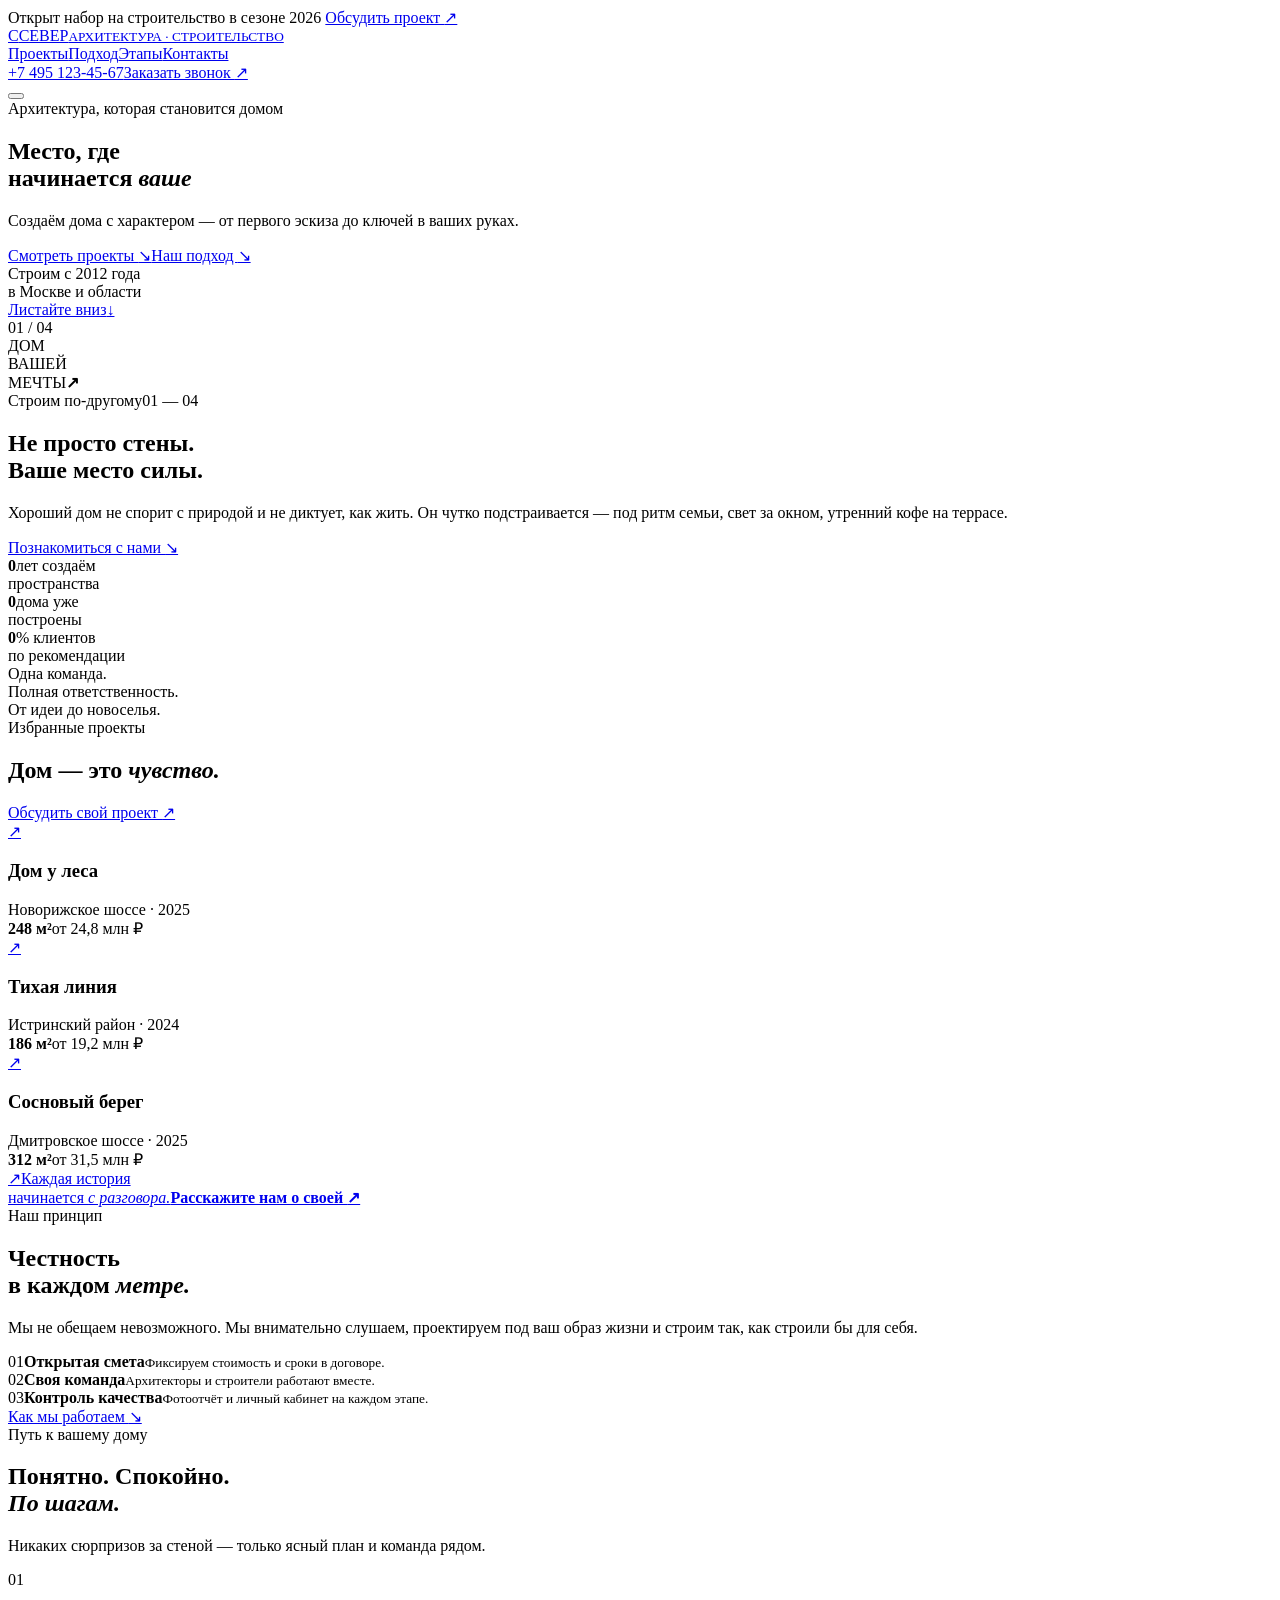
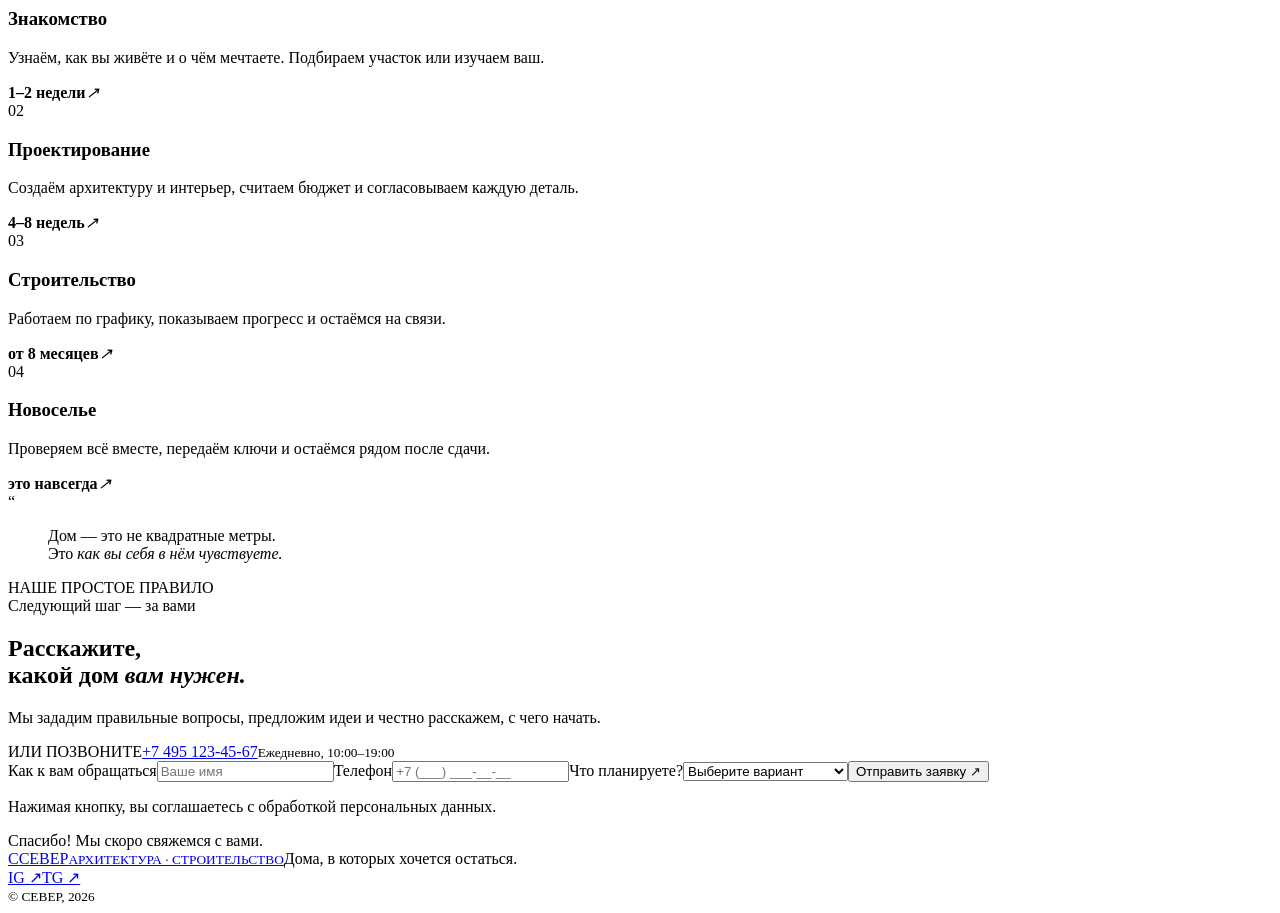
==== index.html @ 6076fba3 "Add initial HTML structure for architecture website This HTML file contains the structure for a webs" ====
<!DOCTYPE html>
<html lang="ru">
<head>
  <meta charset="UTF-8">
  <meta name="viewport" content="width=device-width, initial-scale=1.0">
  <meta name="theme-color" content="#f4f2ed">
  <meta name="description" content="СЕВЕР — проектируем и строим дома, в которых хочется жить. Архитектура, строительство и интерьер под ключ.">
  <title>СЕВЕР — архитектура и строительство</title>
  <link rel="preconnect" href="https://fonts.googleapis.com">
  <link rel="preconnect" href="https://fonts.gstatic.com" crossorigin>
  <link href="https://fonts.googleapis.com/css2?family=DM+Sans:wght@400;500;600;700&family=Manrope:wght@400;500;600;700;800&display=swap" rel="stylesheet">
  <link rel="stylesheet" href="styles.css">
  <script src="main.js" defer></script>
</head>
<body>
  <div class="announcement"><span class="announcement-dot"></span> Открыт набор на строительство в сезоне 2026 <a href="#contact">Обсудить проект <span>↗</span></a></div>
  <header class="header" id="top">
    <a class="brand" href="#top" aria-label="СЕВЕР — на главную"><span class="brand-mark">С</span><span class="brand-name">СЕВЕР<small>АРХИТЕКТУРА · СТРОИТЕЛЬСТВО</small></span></a>
    <nav class="nav" id="navigation">
      <a href="#projects">Проекты</a><a href="#approach">Подход</a><a href="#process">Этапы</a><a href="#contact">Контакты</a>
    </nav>
    <div class="header-actions"><a class="phone" href="tel:+74951234567">+7 495 123-45-67</a><a href="#contact" class="button button-dark button-small">Заказать звонок <span>↗</span></a></div>
    <button class="menu-toggle" aria-label="Открыть меню" aria-expanded="false"><span></span><span></span></button>
  </header>

  <main>
    <section class="hero">
      <div class="hero-image"></div><div class="hero-shade"></div>
      <div class="hero-content">
        <div class="eyebrow eyebrow-light"><span></span> Архитектура, которая становится домом</div>
        <h1>Место, где<br>начинается <em>ваше</em></h1>
        <p>Создаём дома с характером — от первого эскиза до ключей в ваших руках.</p>
        <div class="hero-buttons"><a class="button button-lime" href="#projects">Смотреть проекты <span>↘</span></a><a class="text-link light-link" href="#approach">Наш подход <span>↘</span></a></div>
      </div>
      <div class="hero-bottom"><div class="hero-note"><span class="note-line"></span> Строим с 2012 года<br>в Москве и области</div><a class="scroll-cue" href="#intro"><span>Листайте вниз</span><b>↓</b></a><div class="hero-index">01 <span>/</span> 04</div></div>
      <div class="hero-stamp"><span>ДОМ<br>ВАШЕЙ<br>МЕЧТЫ</span><b>↗</b></div>
    </section>

    <section class="intro section-pad" id="intro">
      <div class="intro-kicker"><span class="eyebrow"><span></span> Строим по-другому</span><span class="muted">01 — 04</span></div>
      <div class="intro-grid"><h2>Не просто стены.<br><span>Ваше место силы.</span></h2><div class="intro-copy"><p>Хороший дом не спорит с природой и не диктует, как жить. Он чутко подстраивается — под ритм семьи, свет за окном, утренний кофе на террасе.</p><a class="text-link" href="#approach">Познакомиться с нами <span>↘</span></a></div></div>
      <div class="stats"><div><strong data-count="12">0</strong><span>лет создаём<br>пространства</span></div><div><strong data-count="86">0</strong><span>дома уже<br>построены</span></div><div><strong data-count="94">0</strong><span>% клиентов<br>по рекомендации</span></div><div class="stats-note">Одна команда.<br>Полная ответственность.<br><span>От идеи до новоселья.</span></div></div>
    </section>

    <section class="projects section-pad" id="projects">
      <div class="section-heading"><div><span class="eyebrow"><span></span> Избранные проекты</span><h2>Дом — это <em>чувство.</em></h2></div><a class="text-link desktop-link" href="#contact">Обсудить свой проект <span>↗</span></a></div>
      <div class="project-grid">
        <article class="project-card project-large"><a href="#contact" class="project-image image-one" aria-label="Обсудить проект Дом у леса"><span class="project-open">↗</span></a><div class="project-info"><div><h3>Дом у леса</h3><span>Новорижское шоссе · 2025</span></div><div class="project-meta"><b>248 м²</b><span>от 24,8 млн ₽</span></div></div></article>
        <article class="project-card project-small"><a href="#contact" class="project-image image-two" aria-label="Обсудить проект Тихая линия"><span class="project-open">↗</span></a><div class="project-info"><div><h3>Тихая линия</h3><span>Истринский район · 2024</span></div><div class="project-meta"><b>186 м²</b><span>от 19,2 млн ₽</span></div></div></article>
        <article class="project-card project-small"><a href="#contact" class="project-image image-three" aria-label="Обсудить проект Сосновый берег"><span class="project-open">↗</span></a><div class="project-info"><div><h3>Сосновый берег</h3><span>Дмитровское шоссе · 2025</span></div><div class="project-meta"><b>312 м²</b><span>от 31,5 млн ₽</span></div></div></article>
        <a class="project-cta" href="#contact"><span class="cta-arrow">↗</span><span>Каждая история<br>начинается <em>с разговора.</em></span><b>Расскажите нам о своей <span>↗</span></b></a>
      </div>
    </section>

    <section class="approach" id="approach">
      <div class="approach-photo"></div><div class="approach-content"><span class="eyebrow eyebrow-light"><span></span> Наш принцип</span><h2>Честность<br>в каждом <em>метре.</em></h2><p>Мы не обещаем невозможного. Мы внимательно слушаем, проектируем под ваш образ жизни и строим так, как строили бы для себя.</p><div class="approach-points"><div><span>01</span><b>Открытая смета</b><small>Фиксируем стоимость и сроки в договоре.</small></div><div><span>02</span><b>Своя команда</b><small>Архитекторы и строители работают вместе.</small></div><div><span>03</span><b>Контроль качества</b><small>Фотоотчёт и личный кабинет на каждом этапе.</small></div></div><a class="button button-lime" href="#process">Как мы работаем <span>↘</span></a></div>
    </section>

    <section class="process section-pad" id="process">
      <div class="section-heading"><div><span class="eyebrow"><span></span> Путь к вашему дому</span><h2>Понятно. Спокойно.<br><em>По шагам.</em></h2></div><p>Никаких сюрпризов за стеной — только ясный план и команда рядом.</p></div>
      <div class="process-list"><article><span>01</span><div><h3>Знакомство</h3><p>Узнаём, как вы живёте и о чём мечтаете. Подбираем участок или изучаем ваш.</p></div><b>1–2 недели</b><i>↗</i></article><article><span>02</span><div><h3>Проектирование</h3><p>Создаём архитектуру и интерьер, считаем бюджет и согласовываем каждую деталь.</p></div><b>4–8 недель</b><i>↗</i></article><article><span>03</span><div><h3>Строительство</h3><p>Работаем по графику, показываем прогресс и остаёмся на связи.</p></div><b>от 8 месяцев</b><i>↗</i></article><article><span>04</span><div><h3>Новоселье</h3><p>Проверяем всё вместе, передаём ключи и остаёмся рядом после сдачи.</p></div><b>это навсегда</b><i>↗</i></article></div>
    </section>

    <section class="quote-band"><div class="quote-mark">“</div><blockquote>Дом — это не квадратные метры.<br>Это <em>как вы себя в нём чувствуете.</em></blockquote><span>НАШЕ ПРОСТОЕ ПРАВИЛО</span></section>

    <section class="contact section-pad" id="contact">
      <div class="contact-copy"><span class="eyebrow"><span></span> Следующий шаг — за вами</span><h2>Расскажите,<br>какой дом <em>вам нужен.</em></h2><p>Мы зададим правильные вопросы, предложим идеи и честно расскажем, с чего начать.</p><div class="contact-detail"><span>ИЛИ ПОЗВОНИТЕ</span><a href="tel:+74951234567">+7 495 123-45-67</a><small>Ежедневно, 10:00–19:00</small></div></div>
      <form class="contact-form" id="contactForm"><label>Как к вам обращаться<input name="name" type="text" placeholder="Ваше имя" required minlength="2"></label><label>Телефон<input name="phone" type="tel" placeholder="+7 (___) ___-__-__" required></label><label>Что планируете?<select name="plan" required><option value="" disabled selected>Выберите вариант</option><option>Построить дом</option><option>Нужен проект</option><option>Подобрать участок</option><option>Пока изучаю варианты</option></select></label><button class="button button-dark" type="submit">Отправить заявку <span>↗</span></button><p class="form-note">Нажимая кнопку, вы соглашаетесь с обработкой персональных данных.</p><div class="form-success" role="status" aria-live="polite">Спасибо! Мы скоро свяжемся с вами.</div></form>
    </section>
  </main>

  <footer class="footer"><a class="brand brand-footer" href="#top"><span class="brand-mark">С</span><span class="brand-name">СЕВЕР<small>АРХИТЕКТУРА · СТРОИТЕЛЬСТВО</small></span></a><span>Дома, в которых хочется остаться.</span><div><a href="https://instagram.com" aria-label="Instagram">IG ↗</a><a href="https://t.me" aria-label="Telegram">TG ↗</a></div><small>© СЕВЕР, 2026</small></footer>
</body>
</html>
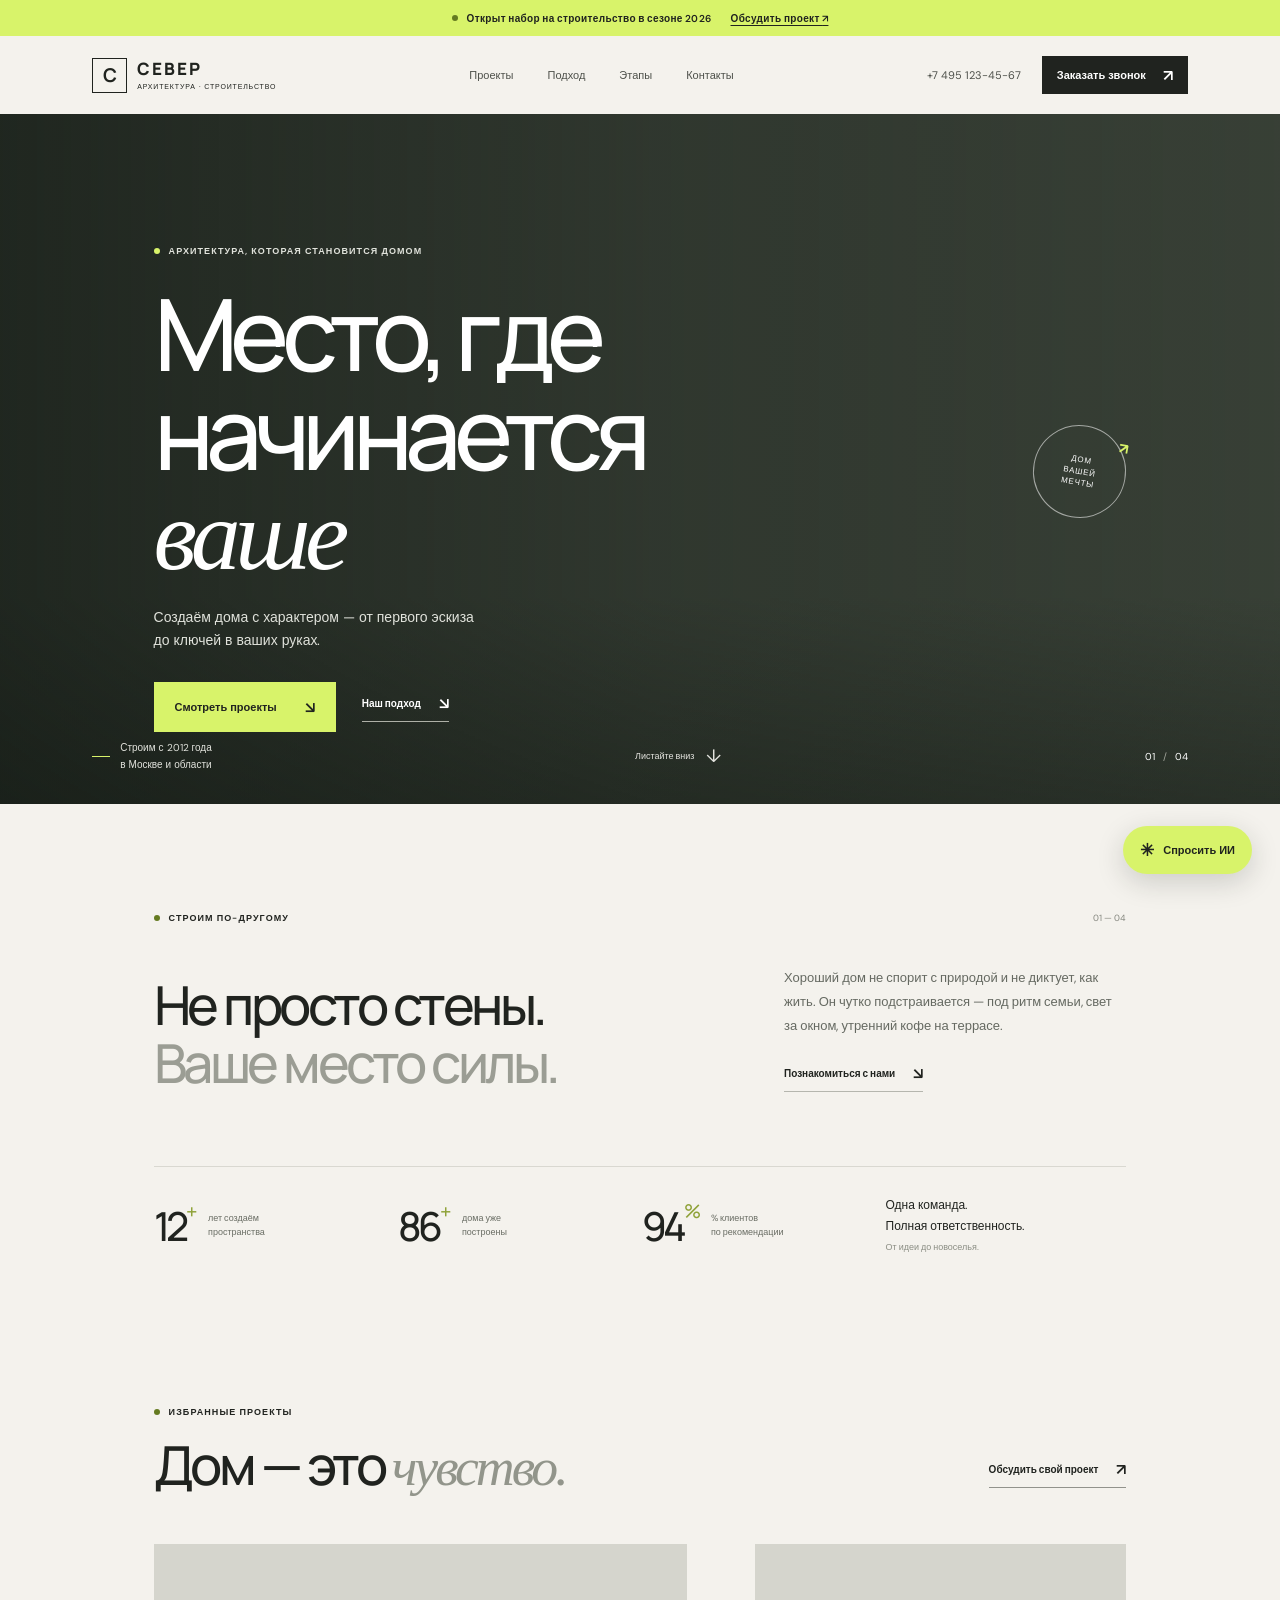
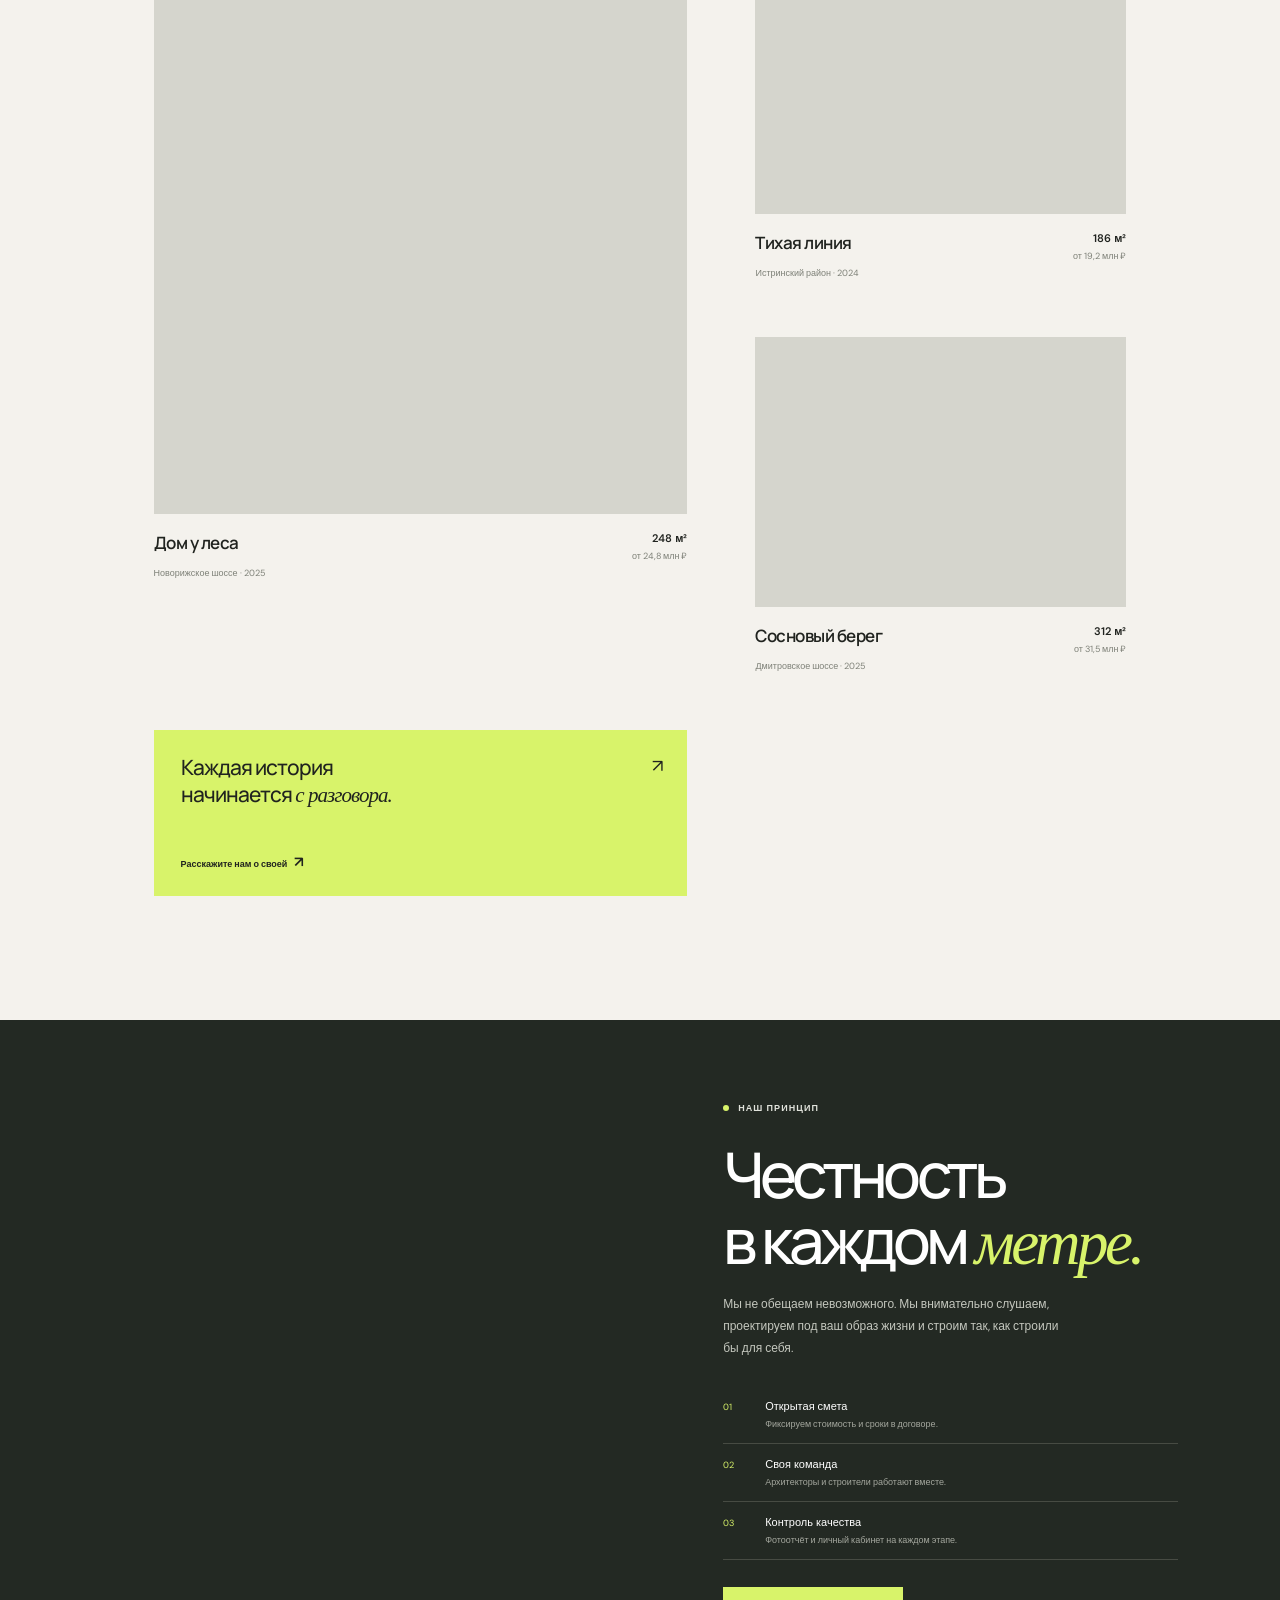
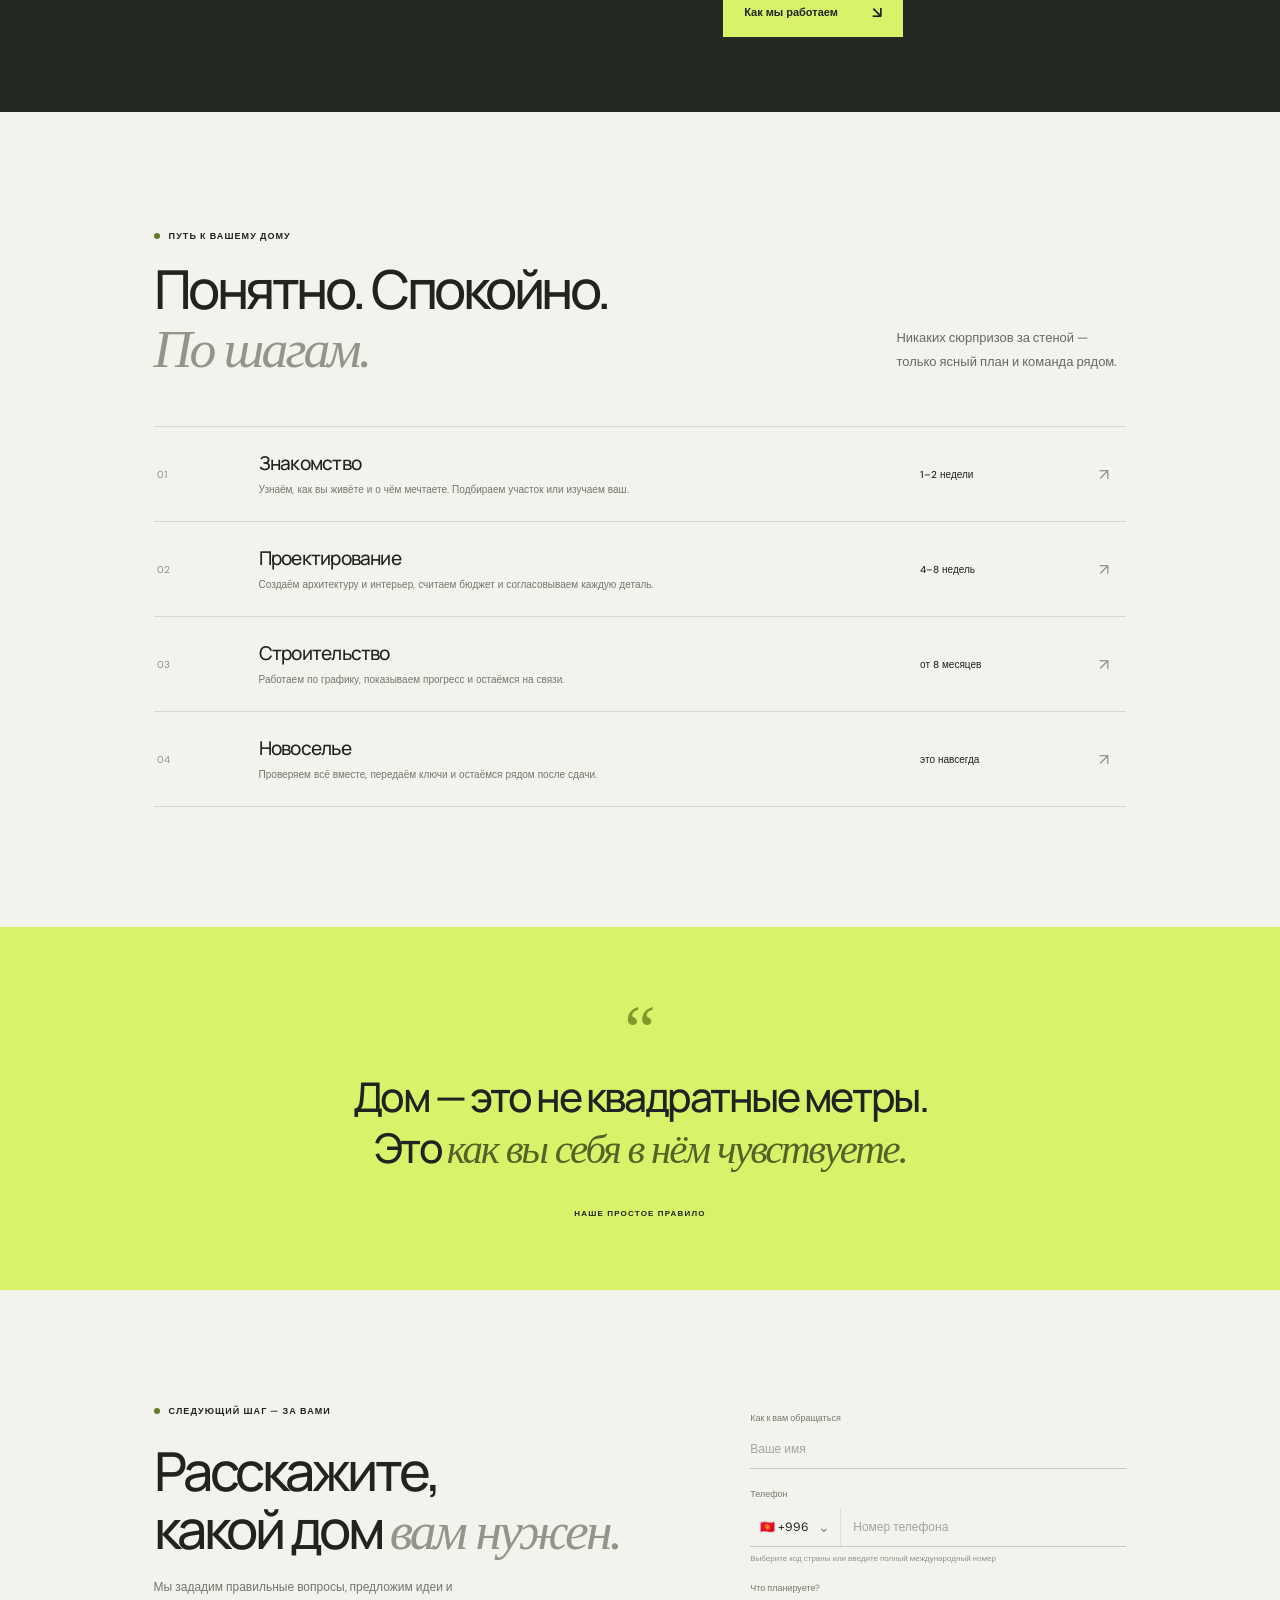
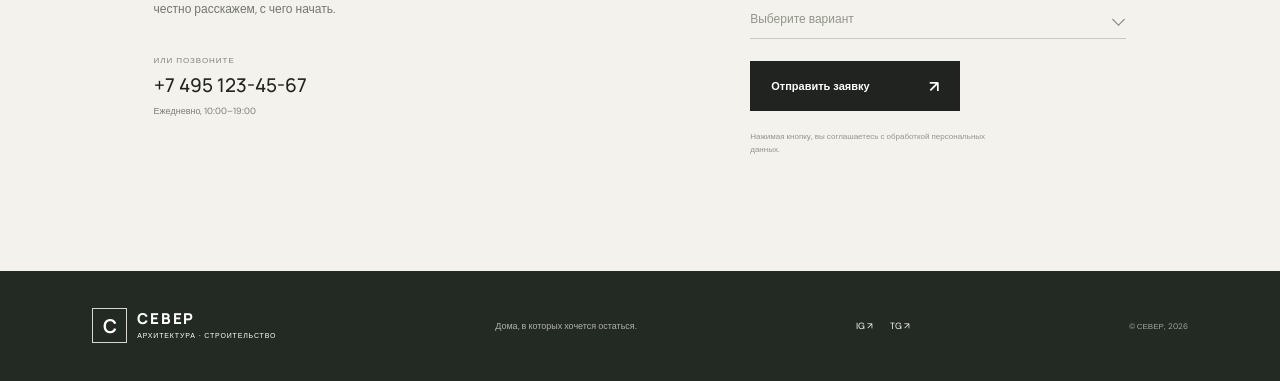
==== commit 20905a3b: "Fix stylesheet link from styles.css to style.css" ====
--- a/index.html
+++ b/index.html
@@ -9,7 +9,7 @@
   <link rel="preconnect" href="https://fonts.googleapis.com">
   <link rel="preconnect" href="https://fonts.gstatic.com" crossorigin>
   <link href="https://fonts.googleapis.com/css2?family=DM+Sans:wght@400;500;600;700&family=Manrope:wght@400;500;600;700;800&display=swap" rel="stylesheet">
-  <link rel="stylesheet" href="styles.css">
+  <link rel="stylesheet" href="style.css">
   <script src="main.js" defer></script>
 </head>
 <body>
--- a/style.css
+++ b/style.css
@@ -0,0 +1,62 @@
+:root{--paper:#f4f2ed;--ink:#20231f;--muted:#85877f;--lime:#d8f36a;--line:#d9d8d1;--dark:#20231f;--font:'DM Sans',sans-serif;--display:'Manrope',sans-serif}*{box-sizing:border-box}html{scroll-behavior:smooth}body{margin:0;background:var(--paper);color:var(--ink);font-family:var(--font);-webkit-font-smoothing:antialiased}a{color:inherit;text-decoration:none}button,input,select{font:inherit}.announcement{height:36px;background:var(--lime);display:flex;align-items:center;justify-content:center;gap:9px;font-size:10px;font-weight:600;letter-spacing:.035em}.announcement-dot,.eyebrow>span{width:6px;height:6px;border-radius:50%;background:#647a20;display:inline-block}.announcement a{margin-left:10px;text-decoration:underline;text-underline-offset:3px}.header{height:78px;padding:0 7.2%;display:flex;align-items:center;justify-content:space-between;background:var(--paper);position:relative;z-index:5}.brand{display:flex;align-items:center;gap:10px}.brand-mark{width:35px;height:35px;border:1px solid var(--ink);display:grid;place-items:center;font-family:var(--display);font-weight:700;font-size:19px}.brand-name{font-family:var(--display);font-size:17px;font-weight:800;letter-spacing:.12em;line-height:1}.brand-name small{display:block;font:500 7px var(--font);letter-spacing:.12em;margin-top:5px}.nav,.header-actions{display:flex;align-items:center}.nav{gap:34px}.nav a,.phone{font-size:11px;color:#4e514b;transition:color .2s}.nav a:hover,.phone:hover{color:#829d2a}.header-actions{gap:21px}.button{min-height:50px;padding:0 21px;display:inline-flex;align-items:center;justify-content:space-between;gap:28px;border:0;cursor:pointer;font-size:11px;font-weight:600;transition:transform .2s,background .2s}.button:hover{transform:translateY(-2px)}.button span,.text-link span{font-size:16px}.button-small{min-height:38px;padding:0 15px;gap:17px}.button-dark{background:var(--dark);color:white}.button-dark:hover{background:#3a4033}.button-lime{background:var(--lime);color:var(--ink)}.button-lime:hover{background:#e3fb8b}.menu-toggle{display:none;background:none;border:0}.hero{height:min(690px,calc(100svh - 114px));min-height:560px;position:relative;color:#fff;overflow:hidden;background:#3a4238}.hero-image{position:absolute;inset:0;background:url('https://images.unsplash.com/photo-160059 마?auto=format&fit=crop&w=2200&q=88') center 53%/cover no-repeat;transform:scale(1.02);animation:heroIn 1.2s ease-out both}.hero-image{background-image:url('https://images.unsplash.com/photo-1600607687939-ce8a6c25118c?auto=format&fit=crop&w=2200&q=88')}@keyframes heroIn{from{transform:scale(1.08);opacity:.5}to{transform:scale(1.02);opacity:1}}.hero-shade{position:absolute;inset:0;background:linear-gradient(90deg,rgba(17,23,18,.63) 0%,rgba(17,23,18,.25) 51%,rgba(17,23,18,.05) 100%),linear-gradient(0deg,rgba(12,18,13,.34),transparent 30%)}.hero-content{position:absolute;left:12%;top:19%;max-width:650px}.eyebrow{font-size:9px;letter-spacing:.12em;text-transform:uppercase;font-weight:600;display:flex;align-items:center;gap:9px}.eyebrow-light{color:#e1e3dc}.eyebrow-light>span{background:var(--lime)}.hero h1{font:500 clamp(58px,7.8vw,104px)/.99 var(--display);letter-spacing:-.075em;margin:27px 0 20px}.hero h1 em,h2 em,blockquote em{font-family:Georgia,serif;font-weight:400;letter-spacing:-.055em}.hero-content>p{font-size:14px;line-height:1.7;max-width:335px;color:#e0e2db;margin:0 0 29px}.hero-buttons{display:flex;align-items:center;gap:26px}.text-link{font-size:10px;font-weight:600;display:inline-flex;align-items:center;gap:18px;padding-bottom:7px;border-bottom:1px solid #92938c}.light-link{border-color:#aeb0a7;color:white}.hero-bottom{position:absolute;bottom:31px;left:7.2%;right:7.2%;display:flex;align-items:end;justify-content:space-between}.hero-note{font-size:10px;line-height:1.7;color:#e2e3dd;position:relative;padding-left:28px}.note-line{position:absolute;width:18px;height:1px;background:var(--lime);left:0;top:7px}.scroll-cue{display:flex;gap:12px;align-items:center;font-size:9px;color:#e3e3de}.scroll-cue b{font-size:18px;font-weight:400}.hero-index{font-size:10px}.hero-index span{color:#a5a79e;padding:0 5px}.hero-stamp{position:absolute;right:12%;top:45%;width:93px;height:93px;border:1px solid rgba(255,255,255,.55);border-radius:50%;display:grid;place-items:center;text-align:center;font-size:8px;letter-spacing:.1em;line-height:1.45;transform:rotate(10deg)}.hero-stamp b{position:absolute;font-size:15px;right:0;top:6px;color:var(--lime)}.section-pad{padding:108px 12%}.intro-kicker{display:flex;justify-content:space-between;align-items:center}.muted{font-size:9px;color:var(--muted)}.intro-grid{display:grid;grid-template-columns:1.2fr .8fr;gap:12%;margin-top:42px;align-items:end}.intro h2,.section-heading h2,.contact h2{font:500 clamp(36px,4.2vw,56px)/1.08 var(--display);letter-spacing:-.065em;margin:0}.intro h2 span{color:#9b9d94}.intro-copy{max-width:370px}.intro-copy p,.section-heading>p{font-size:13px;line-height:1.85;color:#666a62;margin:0 0 23px}.intro-copy .text-link{border-color:#b5b6ae}.stats{margin-top:74px;padding-top:28px;border-top:1px solid var(--line);display:grid;grid-template-columns:repeat(3,1fr) 1.1fr;gap:25px}.stats>div:not(.stats-note){display:flex;align-items:center;gap:13px}.stats strong{font:500 40px var(--display);letter-spacing:-.08em}.stats strong:after{content:'+';font-size:20px;vertical-align:top;color:#8fa239}.stats div:nth-child(3) strong:after{content:'%';font-size:19px}.stats span{font-size:9px;line-height:1.5;color:#696d64}.stats-note{font-size:12px;line-height:1.7}.stats-note span{color:#8b8e84}.projects{padding-top:42px;padding-bottom:124px}.section-heading{display:flex;align-items:end;justify-content:space-between;margin-bottom:48px}.section-heading h2{margin-top:18px}.section-heading h2 em,.contact h2 em{color:#92958b}.desktop-link{margin-bottom:8px}.project-grid{display:grid;grid-template-columns:1.18fr .82fr;column-gap:7%;row-gap:56px}.project-card{min-width:0}.project-large{grid-row:span 2}.project-image{height:270px;display:block;position:relative;overflow:hidden;background:#d5d5cd}.project-large .project-image{height:570px}.image-one{background:url('https://images.unsplash.com/photo-1600607687920-4e2a09cf159d?auto=format&fit=crop&w=1300&q=85') center/cover}.image-two{background:url('https://images.unsplash.com/photo-1600566753086-00f18fb6b3ea?auto=format&fit=crop&w=1100&q=85') center/cover}.image-three{background:url('https://images.unsplash.com/photo-1600607687644-c7171b42498f?auto=format&fit=crop&w=1100&q=85') center/cover}.project-image:after{content:'';position:absolute;inset:0;background:rgba(18,25,17,0);transition:background .35s}.project-image:hover:after{background:rgba(18,25,17,.15)}.project-open{position:absolute;right:16px;top:16px;width:37px;height:37px;background:var(--lime);border-radius:50%;display:grid;place-items:center;z-index:1;font-size:17px;transform:translateY(6px);opacity:0;transition:.25s}.project-image:hover .project-open{transform:none;opacity:1}.project-info{display:flex;justify-content:space-between;padding-top:17px;align-items:start}.project-info h3{font:600 17px var(--display);margin:0 0 6px;letter-spacing:-.03em}.project-info span{font-size:9px;color:#7e8178}.project-meta{text-align:right;display:grid;gap:5px}.project-meta b{font-size:11px;font-weight:600}.project-cta{background:var(--lime);min-height:166px;padding:24px 27px;display:flex;flex-direction:column;justify-content:space-between;font:500 21px/1.25 var(--display);letter-spacing:-.045em;position:relative}.project-cta em{font-family:Georgia,serif}.project-cta .cta-arrow{position:absolute;right:25px;top:24px;font:18px var(--font)}.project-cta>b{font:600 9px var(--font);letter-spacing:0}.project-cta>b span{font-size:15px;padding-left:5px}.approach{min-height:660px;background:#232923;color:white;display:grid;grid-template-columns:1fr 1fr}.approach-photo{background:url('https://images.unsplash.com/photo-1600566753190-17f0baa2a6c3?auto=format&fit=crop&w=1300&q=85') center/cover;min-height:660px}.approach-content{padding:82px 16% 75px 13%;display:flex;align-items:flex-start;flex-direction:column}.approach h2{font:500 clamp(43px,5vw,63px)/1.04 var(--display);letter-spacing:-.07em;margin:28px 0 18px}.approach h2 em{color:var(--lime)}.approach-content>p{font-size:12px;line-height:1.8;color:#c4c7be;max-width:350px;margin:0}.approach-points{width:100%;margin:27px 0 27px}.approach-points div{display:grid;grid-template-columns:30px 1fr;column-gap:12px;padding:13px 0;border-bottom:1px solid #474b43}.approach-points div>span{grid-row:span 2;color:var(--lime);font-size:9px;padding-top:2px}.approach-points b{font-size:11px;font-weight:500}.approach-points small{font-size:9px;color:#a4a79e;margin-top:5px}.approach .button{min-width:180px}.process{padding-top:118px;padding-bottom:120px}.process .section-heading{align-items:end}.process .section-heading>p{max-width:230px;margin-bottom:4px}.process-list{border-top:1px solid var(--line)}.process-list article{display:grid;grid-template-columns:9% 1fr 17% 24px;align-items:center;gap:15px;border-bottom:1px solid var(--line);padding:23px 3px}.process-list article>span{font-size:10px;color:#8b8e84}.process-list h3{font:500 19px var(--display);margin:0 0 6px;letter-spacing:-.04em}.process-list p{font-size:10px;color:#74776e;margin:0;max-width:435px;line-height:1.6}.process-list article>b{font-size:10px;font-weight:500}.process-list i{font-style:normal;font-size:16px;color:#8b8e84}.quote-band{background:var(--lime);padding:69px 12%;position:relative;text-align:center}.quote-mark{font:70px/1 Georgia;color:#83982c}.quote-band blockquote{font:500 clamp(26px,3.2vw,43px)/1.23 var(--display);letter-spacing:-.06em;margin:5px 0 26px}.quote-band blockquote em{color:#566327}.quote-band>span{font-size:8px;letter-spacing:.15em;font-weight:600}.contact{display:grid;grid-template-columns:1fr .8fr;gap:13%;padding-top:115px;padding-bottom:115px}.contact h2{margin:25px 0 17px}.contact-copy>p{font-size:12px;line-height:1.8;color:#73766e;max-width:330px}.contact-detail{display:grid;gap:7px;margin-top:35px}.contact-detail>span{font-size:8px;letter-spacing:.12em;color:#80837a}.contact-detail>a{font:500 19px var(--display)}.contact-detail small{font-size:9px;color:#7c7f76}.contact-form{padding-top:7px;display:flex;flex-direction:column;gap:19px}.contact-form label{font-size:9px;color:#767970;display:grid;gap:8px}.contact-form input,.contact-form select{background:transparent;border:0;border-bottom:1px solid #c9c9c1;padding:9px 0 11px;color:var(--ink);outline:none;font-size:12px;border-radius:0}.contact-form input:focus,.contact-form select:focus{border-color:#697e26}.contact-form input::placeholder{color:#a3a59e}.contact-form select{appearance:none;background-image:url("data:image/svg+xml,%3Csvg xmlns='http://www.w3.org/2000/svg' width='12' height='8' viewBox='0 0 12 8'%3E%3Cpath d='m1 1 5 5 5-5' fill='none' stroke='%23767770' stroke-width='1.4'/%3E%3C/svg%3E");background-repeat:no-repeat;background-position:right center}.contact-form select:invalid{color:#a3a59e}.contact-form .button{margin-top:3px;max-width:210px}.form-note{font-size:8px;color:#92958b;line-height:1.6;margin:0;max-width:260px}.form-success{display:none;padding:15px;background:#e7edce;color:#3c4b1b;font-size:12px}.form-success.visible{display:block}.footer{background:#232923;color:#fff;min-height:110px;padding:25px 7.2%;display:flex;align-items:center;justify-content:space-between}.brand-footer .brand-mark{border-color:#d7d9d1}.brand-footer .brand-name{font-size:15px}.footer>span{font-size:9px;color:#afb2a9}.footer>div{display:flex;gap:17px;font-size:9px}.footer>small{font-size:8px;color:#a1a49a}.reveal{opacity:0;transform:translateY(22px);transition:opacity .65s ease,transform .65s ease}.reveal.is-visible{opacity:1;transform:none}
+@media(max-width:1000px){.header{padding:0 5%}.nav{gap:18px}.phone{display:none}.section-pad{padding-left:8%;padding-right:8%}.approach-content{padding-right:9%;padding-left:10%}.hero-content{left:9%}.project-grid{column-gap:5%}.project-large .project-image{height:520px}.project-image{height:240px}}
+@media(max-width:700px){.announcement{font-size:8px;height:34px;gap:6px}.announcement a{margin-left:2px}.header{height:68px;padding:0 6%}.brand-mark{width:31px;height:31px}.brand-name{font-size:15px}.brand-name small{font-size:6px}.header-actions{margin-left:auto;margin-right:16px}.header-actions .button{min-height:34px;font-size:9px;padding:0 10px;gap:10px}.menu-toggle{display:flex;width:25px;height:30px;flex-direction:column;justify-content:center;gap:6px;padding:0}.menu-toggle span{height:1px;width:22px;background:#252821;transition:.25s}.nav{display:none;position:absolute;left:0;right:0;top:68px;background:var(--paper);padding:22px 7% 27px;flex-direction:column;align-items:flex-start;gap:20px;box-shadow:0 12px 20px #0000000d}.nav.open{display:flex}.nav a{font-size:13px}.menu-toggle[aria-expanded=true] span:first-child{transform:translateY(3.5px) rotate(45deg)}.menu-toggle[aria-expanded=true] span:last-child{transform:translateY(-3.5px) rotate(-45deg)}.hero{height:calc(100svh - 102px);min-height:570px;max-height:720px}.hero-image{background-position:58% center}.hero-shade{background:linear-gradient(90deg,rgba(17,23,18,.55),rgba(17,23,18,.12)),linear-gradient(0deg,rgba(12,18,13,.45),transparent 45%)}.hero-content{left:7%;right:7%;top:23%}.hero h1{font-size:clamp(58px,14vw,86px);margin:25px 0 17px}.hero-content>p{font-size:12px;max-width:290px}.hero-stamp{width:75px;height:75px;right:7%;top:auto;bottom:110px;font-size:7px}.hero-bottom{left:7%;right:7%;bottom:22px}.hero-note{font-size:9px}.scroll-cue{font-size:8px}.hero-index{font-size:9px}.section-pad{padding:77px 7%}.intro-grid{grid-template-columns:1fr;gap:20px;margin-top:30px}.intro h2,.section-heading h2,.contact h2{font-size:39px}.intro-copy{max-width:430px}.intro-copy p{font-size:12px}.stats{grid-template-columns:1fr 1fr;row-gap:20px;margin-top:42px;padding-top:22px}.stats strong{font-size:34px}.stats-note{font-size:10px}.projects{padding-top:30px;padding-bottom:80px}.section-heading{margin-bottom:31px;align-items:start}.section-heading h2{margin-top:14px}.desktop-link{display:none}.project-grid{grid-template-columns:1fr;row-gap:32px}.project-large{grid-row:auto}.project-large .project-image,.project-image{height:clamp(230px,69vw,380px)}.project-info{padding-top:13px}.project-info h3{font-size:15px}.project-info span{font-size:8px}.project-meta b{font-size:10px}.project-cta{min-height:150px;font-size:20px}.approach{grid-template-columns:1fr}.approach-photo{min-height:330px;background-position:center 55%}.approach-content{padding:60px 8% 66px}.approach h2{font-size:52px}.approach-content>p{font-size:11px}.approach-points{margin:20px 0 23px}.process{padding-top:78px;padding-bottom:80px}.process .section-heading{display:block}.process .section-heading>p{margin-top:18px;font-size:11px}.process-list article{grid-template-columns:32px 1fr 20px;gap:10px;padding:18px 0}.process-list article>b{grid-column:2;grid-row:2;font-size:9px;margin-top:4px}.process-list article>i{grid-column:3;grid-row:1/3}.process-list h3{font-size:16px}.process-list p{font-size:9px}.quote-band{padding:55px 7%}.quote-mark{font-size:57px}.quote-band blockquote{font-size:28px}.contact{grid-template-columns:1fr;gap:38px;padding-top:78px;padding-bottom:78px}.contact h2{font-size:42px}.contact-copy>p{font-size:11px}.contact-detail{margin-top:24px}.contact-form{gap:17px}.footer{padding:23px 7%;min-height:140px;display:grid;grid-template-columns:1fr auto;gap:18px}.footer>span{grid-column:1;grid-row:2}.footer>div{grid-column:2;grid-row:1}.footer>small{grid-column:2;grid-row:2;text-align:right}}
+@media(prefers-reduced-motion:reduce){html{scroll-behavior:auto}*,*:before,*:after{animation-duration:.01ms!important;transition-duration:.01ms!important;scroll-behavior:auto!important}}
+
+/* Motion details */
+body::before{content:"";position:fixed;z-index:20;inset:0 auto auto 0;height:2px;width:var(--scroll-progress,0%);background:var(--lime);pointer-events:none;transition:width .08s linear}
+.hero-video{position:absolute;inset:0;width:100%;height:100%;object-fit:cover;object-position:center 53%;transform:scale(1.02);animation:heroIn 1.2s ease-out both}
+.hero-image{transition:transform .25s ease-out}
+.project-image{background-color:#d5d5cd;transition:transform .6s cubic-bezier(.2,.75,.25,1)}
+.project-card{transition:transform .45s cubic-bezier(.2,.75,.25,1)}
+.project-card:hover .project-image{transform:scale(.985)}
+.project-cta{overflow:hidden;transition:color .35s,transform .35s}
+.project-cta:after{content:"";position:absolute;inset:0;background:#fff5;transform:translateX(-110%) skewX(-15deg);transition:transform .55s}
+.project-cta:hover:after{transform:translateX(110%) skewX(-15deg)}
+.process-list article{transition:padding .3s ease,background .3s ease}
+.process-list article:hover{padding-left:13px;padding-right:13px;background:#eeede6}
+.approach-photo{background-attachment:scroll;transition:background-position .2s ease-out}
+@media(max-width:700px){.hero-video{object-position:58% center}}
+@media(prefers-reduced-motion:reduce){.hero-video{display:none}.project-card,.project-image,.approach-photo,.process-list article{transition:none!important}}
+.hero-note .note-line{top:50%;transform:translateY(-50%)}
+.contact-detail>a.email-link{font-size:12px;color:#797d73}
+.form-success.is-error{background:#f2e4dd;color:#78412d}
+.phone-control{display:flex;position:relative;align-items:center;border-bottom:1px solid #c9c9c1;transition:border-color .2s}
+.phone-control:focus-within{border-color:#697e26}
+.contact-form .phone-control input{flex:1;width:0;border:0;padding:10px 0 11px 12px}
+.country-picker{position:relative;flex:0 0 auto}
+.country-trigger{min-width:86px;height:38px;padding:0 10px;border:0;border-right:1px solid #dedfd7;background:transparent;display:flex;align-items:center;justify-content:space-between;gap:9px;color:var(--ink);font-size:12px;cursor:pointer}
+.country-trigger b{font-size:14px;font-weight:400;color:#82867b}
+.country-menu{position:absolute;z-index:15;left:0;top:calc(100% + 9px);width:280px;padding:10px;background:#fff;border:1px solid #e1e2db;box-shadow:0 14px 34px #20231f21}
+.country-menu[hidden],.custom-select-menu[hidden]{display:none}
+.country-search{width:100%;border:1px solid #e0e1da!important;padding:10px!important;font-size:11px!important}
+.country-options{max-height:220px;overflow:auto;margin:7px -3px 5px}
+.country-option{width:100%;display:flex;justify-content:space-between;align-items:center;padding:9px 8px;border:0;background:transparent;text-align:left;font-size:11px;color:#454940;cursor:pointer}
+.country-option:hover,.country-option:focus-visible{background:#f1f2eb;outline:none}.country-option b{font-weight:500;color:#85887f}
+.country-menu>small{display:block;border-top:1px solid #ecece7;padding:9px 4px 2px;color:#888b82;font-size:9px;line-height:1.5}
+.phone-hint{font-size:8px!important;color:#90938a!important;margin-top:-2px}
+.hero-bottom{align-items:center}
+.hero-note{display:flex;align-items:center;gap:10px;min-height:34px;padding-left:0}
+.hero-note .note-line{position:static;top:auto;transform:none;flex:0 0 18px}
+.hero-note-copy{display:block;font-size:10px;line-height:1.55}
+.custom-select{position:relative}
+.custom-select-trigger{width:100%;display:flex;align-items:center;justify-content:space-between;text-align:left;background:transparent;border:0;border-bottom:1px solid #c9c9c1;border-radius:0;padding:9px 25px 11px 0;color:var(--ink);font-size:12px;cursor:pointer;transition:border-color .2s}
+.custom-select-trigger:after{content:"";position:absolute;right:3px;top:13px;width:8px;height:8px;border-right:1px solid #73776d;border-bottom:1px solid #73776d;transform:rotate(45deg);transition:transform .2s,top .2s}
+.custom-select-trigger[aria-expanded="true"]{border-color:#697e26}.custom-select-trigger[aria-expanded="true"]:after{top:17px;transform:rotate(225deg)}
+.custom-select-trigger.is-placeholder{color:#92958b}.custom-select-trigger.is-invalid{border-color:#b35a3d}
+.custom-select-menu{position:absolute;z-index:12;top:calc(100% + 7px);left:0;right:0;padding:6px;background:#fff;border:1px solid #e1e2db;box-shadow:0 14px 34px #20231f21;max-height:230px;overflow:auto;animation:selectIn .16s ease-out}
+.custom-select-option{width:100%;border:0;background:transparent;text-align:left;padding:11px 12px;font-size:11px;color:#4d5148;cursor:pointer;transition:background .16s,color .16s}
+.custom-select-option:hover,.custom-select-option:focus-visible{background:#eef2df;color:#303724;outline:none}
+@keyframes selectIn{from{opacity:0;transform:translateY(-4px)}to{opacity:1;transform:translateY(0)}}
+.visually-hidden{position:absolute!important;width:1px;height:1px;padding:0;margin:-1px;overflow:hidden;clip:rect(0,0,0,0);white-space:nowrap;border:0}
+.chat-widget{position:fixed;z-index:30;right:28px;bottom:26px;font-family:var(--font)}
+.chat-launcher{display:flex;align-items:center;gap:9px;padding:13px 17px;border:0;border-radius:99px;background:var(--lime);color:var(--ink);box-shadow:0 8px 28px #1c241e2e;font-size:11px;font-weight:700;cursor:pointer;transition:transform .2s,box-shadow .2s}
+.chat-launcher:hover{transform:translateY(-3px);box-shadow:0 12px 32px #1c241e36}.chat-launcher-icon{font-size:17px}
+.chat-panel{position:absolute;right:0;bottom:62px;width:min(360px,calc(100vw - 34px));height:440px;max-height:calc(100svh - 130px);background:var(--paper);border:1px solid #ddded5;box-shadow:0 18px 55px #151b1530;display:grid;grid-template-rows:auto 1fr auto;overflow:hidden}
+.chat-panel[hidden]{display:none}.chat-head{display:flex;align-items:center;justify-content:space-between;background:#232923;color:white;padding:17px 18px}.chat-head b{font:600 13px var(--display);display:block}.chat-head small{display:flex;align-items:center;gap:7px;color:#c4c9be;font-size:9px;margin-top:6px}.chat-head i{width:6px;height:6px;border-radius:50%;background:var(--lime)}.chat-close{border:0;background:transparent;color:#fff;font-size:24px;line-height:1;cursor:pointer}.chat-messages{padding:16px;display:flex;flex-direction:column;gap:10px;overflow-y:auto}.chat-message{max-width:88%;padding:11px 12px;font-size:11px;line-height:1.65}.chat-assistant{align-self:flex-start;background:#e8e9e0;color:#41443d}.chat-user{align-self:flex-end;background:var(--lime);color:#282a24}.chat-form{display:flex;gap:8px;align-items:center;padding:12px;border-top:1px solid var(--line)}.chat-form input{min-width:0;flex:1;border:1px solid #d8d9d0;background:white;padding:12px;font-size:11px;outline:none}.chat-form input:focus{border-color:#87993d}.chat-form button{width:40px;height:40px;border:0;background:var(--dark);color:#fff;font-size:19px;cursor:pointer}.chat-form button:disabled{opacity:.5;cursor:wait}
+.footer-nav{display:flex;gap:18px;font-size:9px;color:#d4d6cf}
+.inner-hero{min-height:390px;padding:90px 12% 65px;background:#232923;color:#fff;position:relative;overflow:hidden}
+.inner-hero:after{content:"";position:absolute;inset:0;background:linear-gradient(90deg,#202720e8,#20272030),url('https://images.unsplash.com/photo-1600607687939-ce8a6c25118c?auto=format&fit=crop&w=1800&q=85') center 52%/cover;opacity:.72}
+.inner-hero>*{position:relative;z-index:1}.inner-hero h1{font:500 clamp(48px,7vw,82px)/1 var(--display);letter-spacing:-.075em;max-width:850px;margin:28px 0 18px}.inner-hero h1 em{font-family:Georgia,serif;font-weight:400;color:var(--lime)}.inner-hero p{max-width:500px;font-size:13px;line-height:1.8;color:#d9ddd4}
+.page-body{padding:80px 12% 110px}.page-heading{display:flex;align-items:end;justify-content:space-between;gap:40px;margin-bottom:40px}.page-heading h2{font:500 clamp(34px,4vw,52px)/1.08 var(--display);letter-spacing:-.06em;margin:14px 0 0}.page-heading p{max-width:330px;color:#6d7068;font-size:12px;line-height:1.8;margin:0}.project-catalog{display:grid;grid-template-columns:1fr 1fr;gap:48px 28px}.catalog-card .project-image{height:340px}.catalog-card h3{font:600 20px var(--display);margin:16px 0 6px}.catalog-card .project-info{padding-top:0}.catalog-description{font-size:11px;color:#70736b;line-height:1.75;max-width:440px;margin:12px 0 0}.service-grid{display:grid;grid-template-columns:repeat(2,1fr);gap:1px;background:var(--line);border:1px solid var(--line)}.service-card{background:var(--paper);padding:32px;min-height:240px}.service-card>span{font-size:10px;color:#83952f}.service-card h3{font:500 23px var(--display);margin:30px 0 10px;letter-spacing:-.04em}.service-card p{font-size:11px;color:#70736b;line-height:1.8;max-width:420px;margin:0}.detail-band{background:#dfe3d3;padding:56px 12%;display:grid;grid-template-columns:.7fr 1.3fr;gap:10%;align-items:center}.detail-band h2{font:500 37px/1.1 var(--display);letter-spacing:-.06em;margin:0}.detail-band p{font-size:12px;line-height:1.9;color:#5f6557;margin:0}.values-grid{display:grid;grid-template-columns:repeat(3,1fr);gap:34px;margin-top:44px}.value-card{border-top:1px solid var(--line);padding-top:20px}.value-card span{font-size:10px;color:#7b8f2b}.value-card h3{font:500 20px var(--display);margin:22px 0 9px}.value-card p{font-size:11px;line-height:1.8;color:#72756d;margin:0}.page-cta{margin-top:58px;padding:34px;background:var(--lime);display:flex;align-items:center;justify-content:space-between;gap:20px}.page-cta h3{font:500 25px var(--display);letter-spacing:-.04em;margin:0}.page-cta p{font-size:10px;margin:8px 0 0}.page-cta .button{flex-shrink:0}
+@media(max-width:700px){.hero-note-copy{font-size:9px}.chat-widget{right:14px;bottom:14px}.chat-launcher{padding:11px 14px;font-size:10px}.chat-panel{height:min(440px,calc(100svh - 110px));bottom:56px}.footer-nav{grid-column:1/-1;grid-row:3;gap:15px}.inner-hero{min-height:350px;padding:75px 7% 55px}.inner-hero h1{font-size:52px}.inner-hero p{font-size:11px}.page-body{padding:65px 7% 80px}.page-heading{display:block}.page-heading p{margin-top:18px}.project-catalog{grid-template-columns:1fr;gap:35px}.catalog-card .project-image{height:clamp(230px,69vw,380px)}.service-grid{grid-template-columns:1fr}.service-card{padding:25px;min-height:210px}.service-card h3{margin-top:22px}.detail-band{grid-template-columns:1fr;padding:45px 7%;gap:20px}.detail-band h2{font-size:31px}.values-grid{grid-template-columns:1fr;gap:24px}.value-card h3{margin:14px 0 7px}.page-cta{align-items:flex-start;flex-direction:column;padding:26px}.page-cta h3{font-size:23px}}
